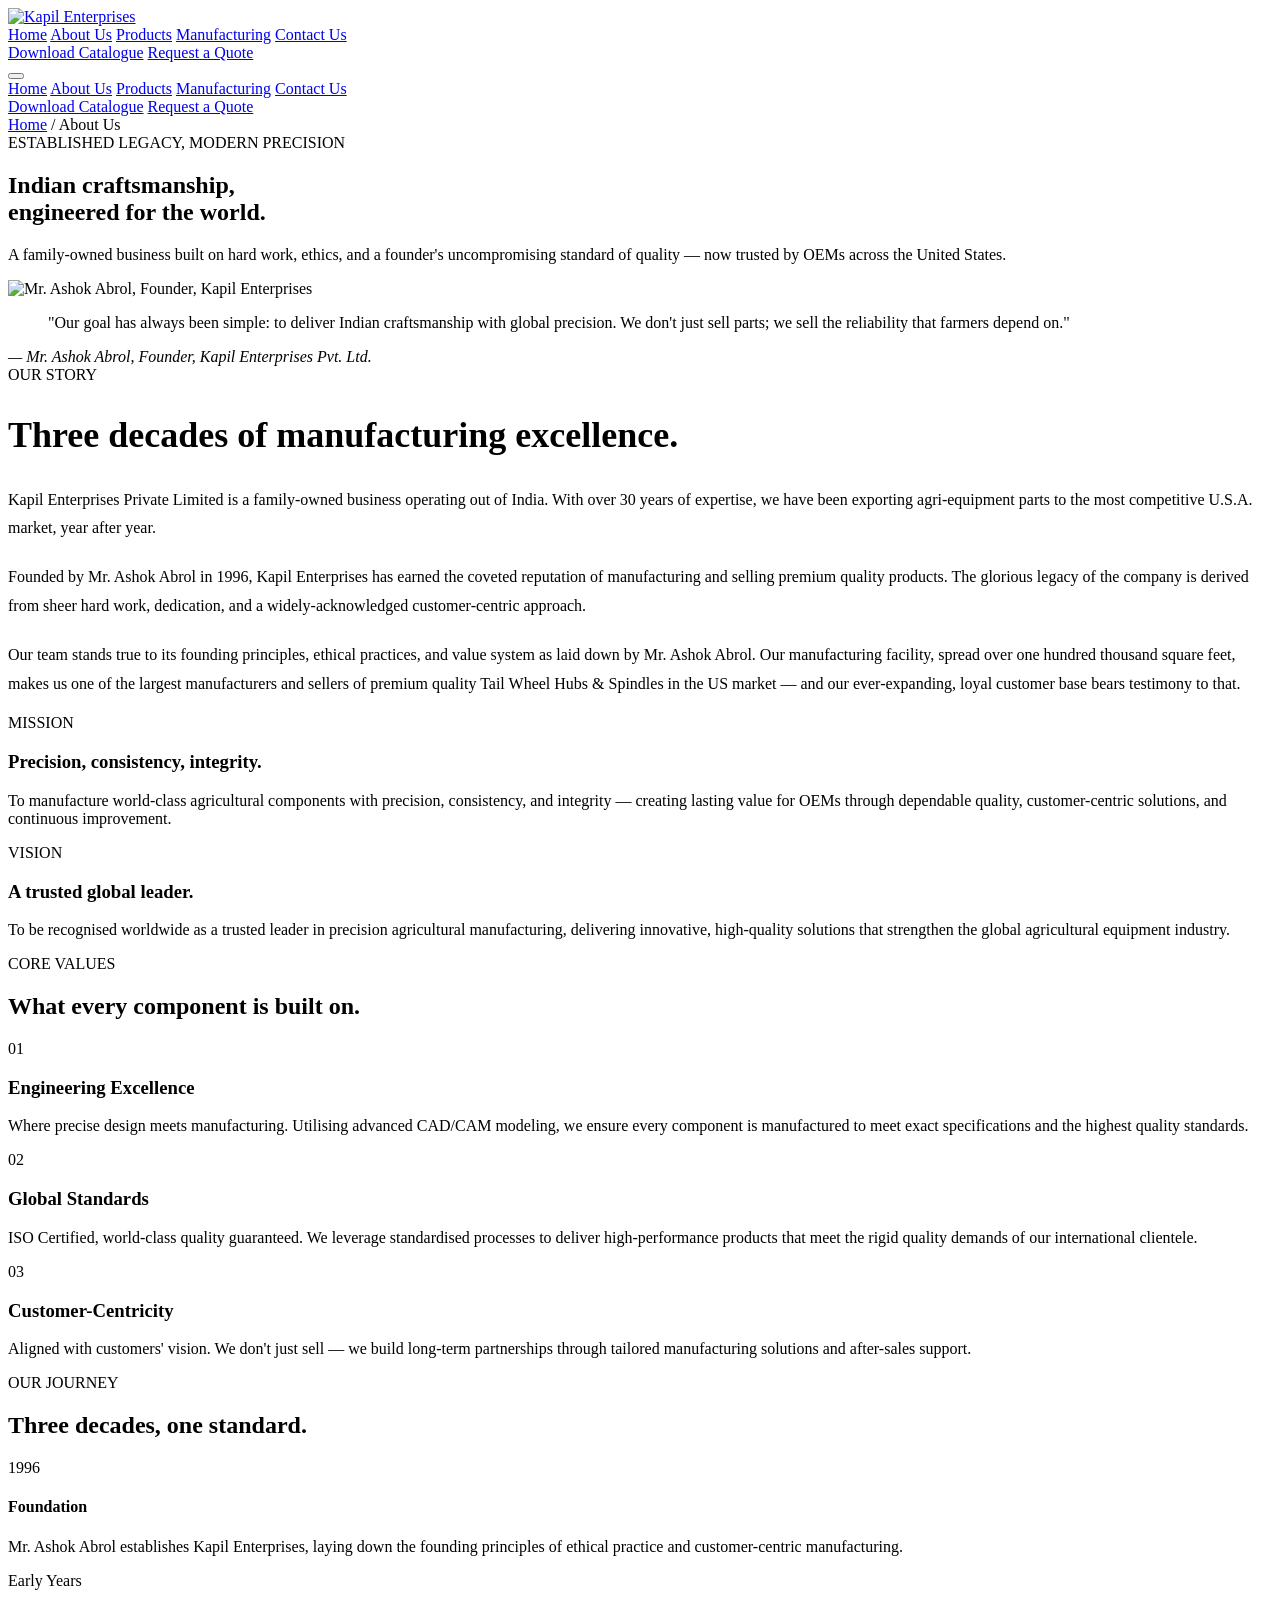
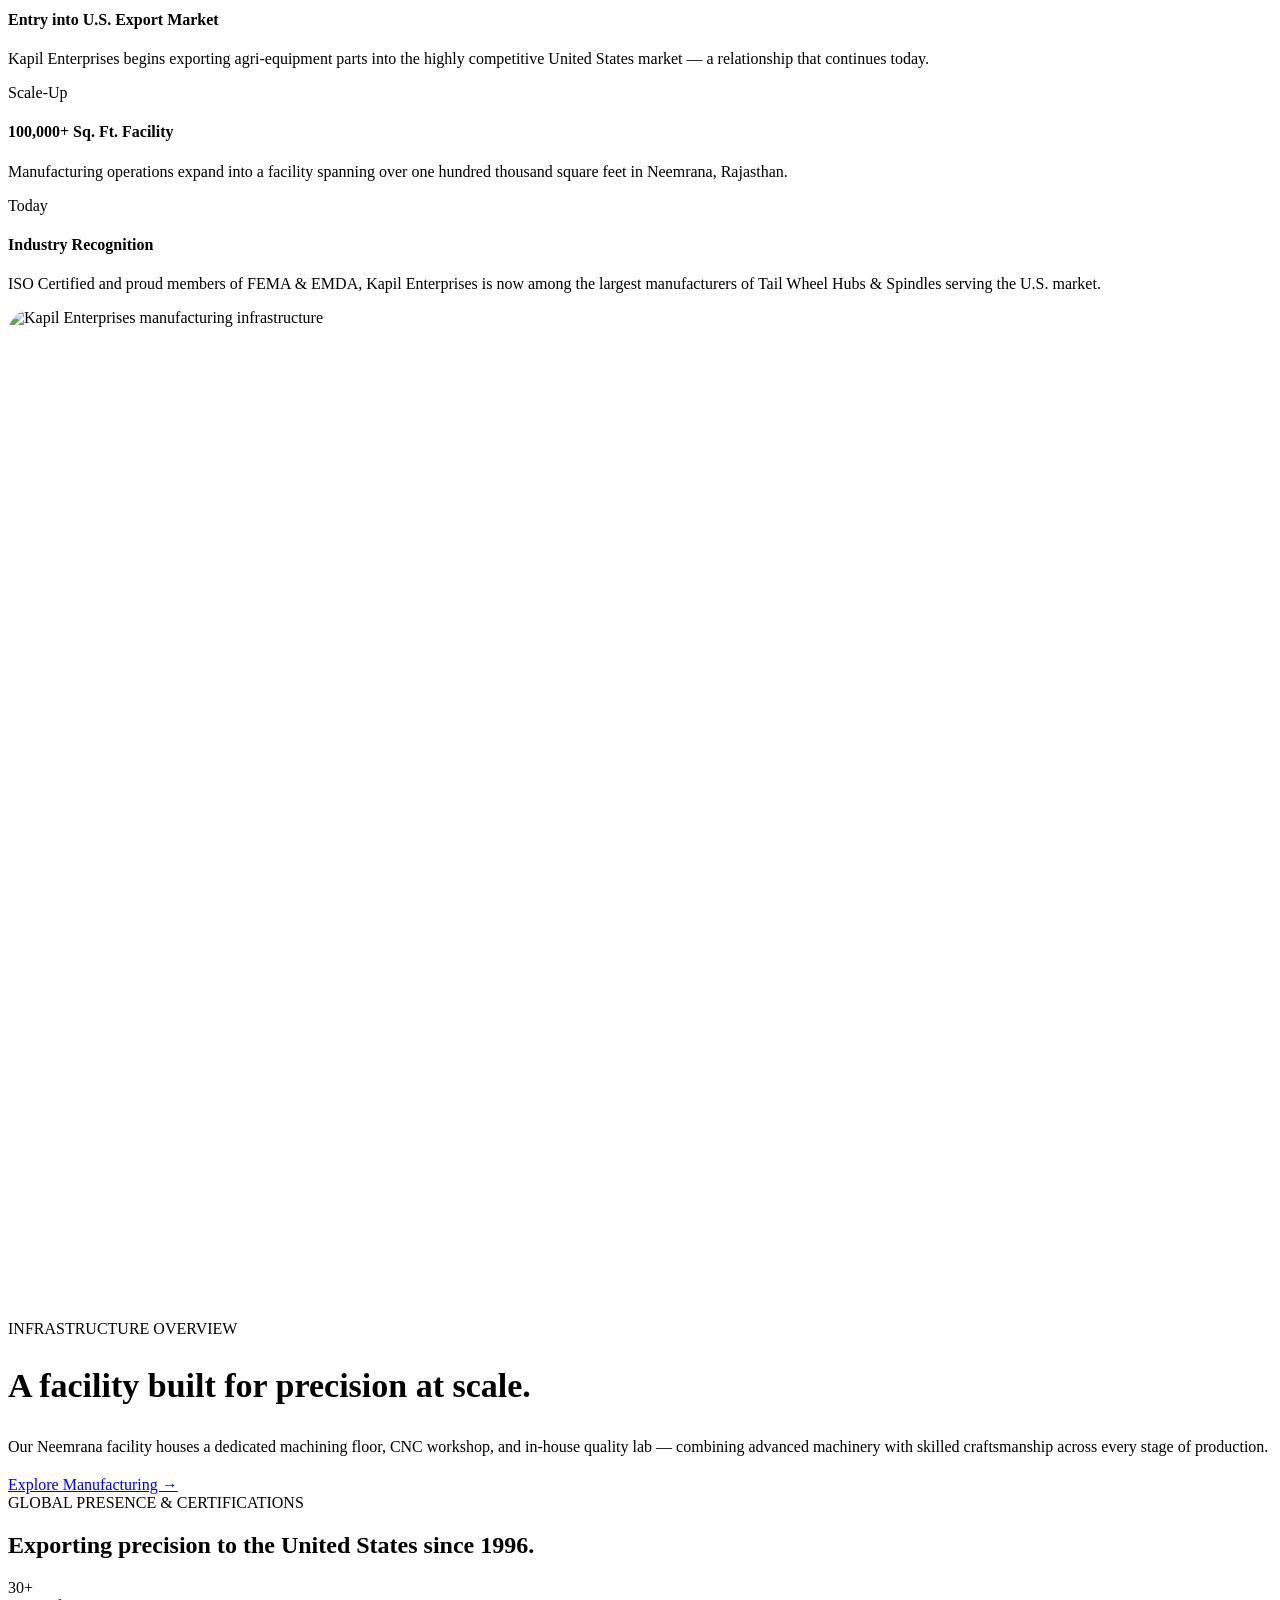
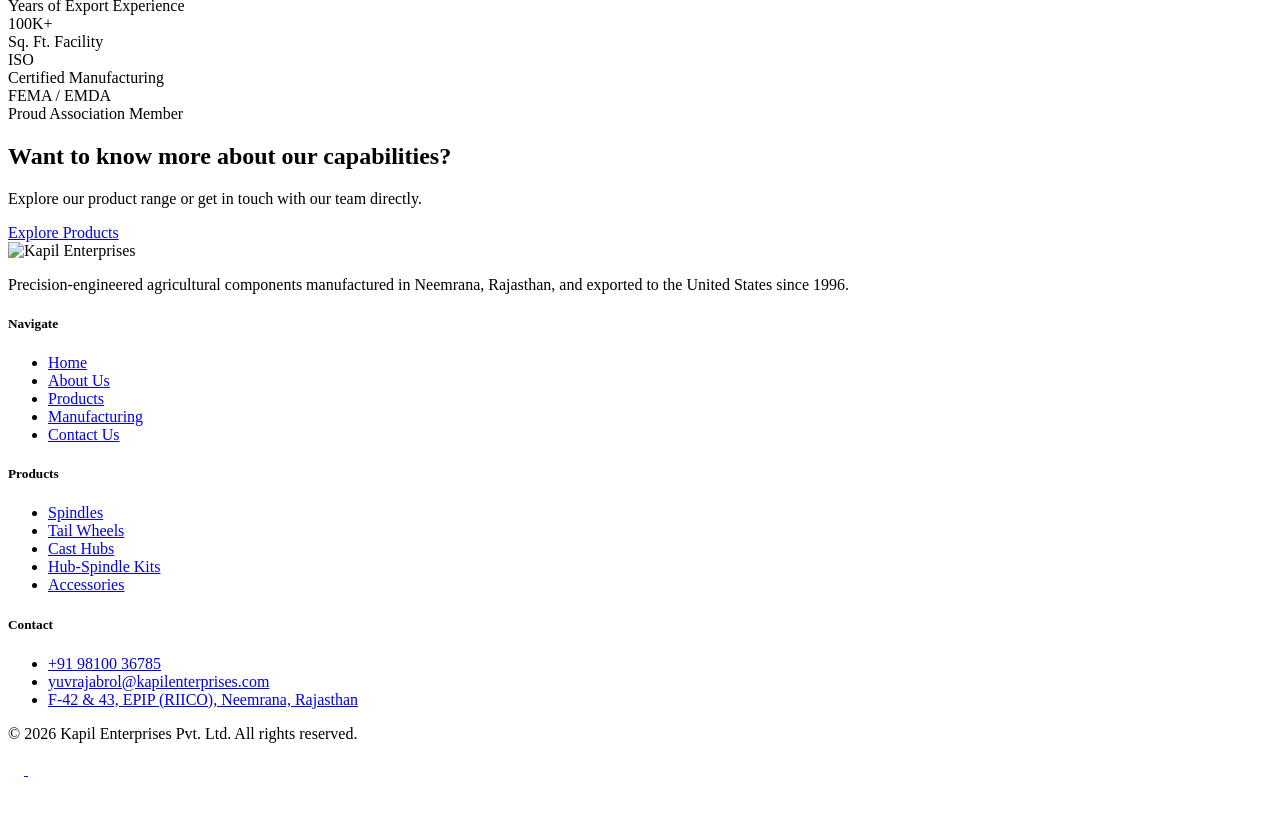
==== about.html @ 3f7c1df2 "Add files via upload" ====
<!DOCTYPE html>
<html lang="en">
<head>
<meta charset="UTF-8">
<meta name="viewport" content="width=device-width, initial-scale=1.0">
<title>About Us | Kapil Enterprises</title>
<meta name="description" content="Founded in 1996 by Mr. Ashok Abrol, Kapil Enterprises has grown into one of the largest manufacturers of Tail Wheel Hubs & Spindles for the U.S. market.">
<link rel="stylesheet" href="css/style.css">
</head>
<body>

<header class="site-header">
  <div class="wrap nav">
    <a href="index.html" class="nav-logo"><img src="images/KEPLLogo.png" alt="Kapil Enterprises"></a>
    <nav class="nav-links">
      <a href="index.html">Home</a>
      <a href="about.html" class="active">About Us</a>
      <a href="products.html">Products</a>
      <a href="manufacturing.html">Manufacturing</a>
      <a href="contact.html">Contact Us</a>
    </nav>
    <div class="nav-cta">
      <a href="contact.html" class="btn btn-secondary btn-sm">Download Catalogue</a>
      <a href="contact.html#inquiry" class="btn btn-primary btn-sm">Request a Quote</a>
    </div>
    <button class="hamburger" aria-label="Menu"><span></span><span></span><span></span></button>
  </div>
  </header>
<div class="mobile-menu">
    <a href="index.html">Home</a>
    <a href="about.html">About Us</a>
    <a href="products.html">Products</a>
    <a href="manufacturing.html">Manufacturing</a>
    <a href="contact.html">Contact Us</a>
    <div class="nav-cta">
      <a href="contact.html" class="btn btn-secondary">Download Catalogue</a>
      <a href="contact.html#inquiry" class="btn btn-primary">Request a Quote</a>
    </div>
  </div>


<!-- ===================== PAGE HERO ===================== -->
<section class="page-hero">
  <div class="wrap">
    <div class="breadcrumb"><a href="index.html">Home</a> / <span>About Us</span></div>
    <span class="tag">ESTABLISHED LEGACY, MODERN PRECISION</span>
    <h1>Indian craftsmanship,<br>engineered for the world.</h1>
    <p>A family-owned business built on hard work, ethics, and a founder's uncompromising standard of quality — now trusted by OEMs across the United States.</p>
  </div>
</section>

<!-- ===================== FOUNDER QUOTE ===================== -->
<section>
  <div class="wrap">
    <div class="quote-block reveal">
      <img src="images/papaimage.JPEG" alt="Mr. Ashok Abrol, Founder, Kapil Enterprises">
      <div>
        <blockquote>"Our goal has always been simple: to deliver Indian craftsmanship with global precision. We don't just sell parts; we sell the reliability that farmers depend on."</blockquote>
        <cite>— Mr. Ashok Abrol, Founder, Kapil Enterprises Pvt. Ltd.</cite>
      </div>
    </div>
  </div>
</section>

<!-- ===================== COMPANY STORY ===================== -->
<section class="section-soft">
  <div class="wrap">
    <div class="grid grid-2" style="gap:64px;align-items:flex-start;">
      <div class="reveal">
        <span class="tag">OUR STORY</span>
        <h2 style="font-size:clamp(26px,3vw,36px);">Three decades of manufacturing excellence.</h2>
      </div>
      <div class="reveal" style="font-size:16px;color:var(--ink-soft);line-height:1.8;">
        <p style="margin-bottom:20px;">Kapil Enterprises Private Limited is a family-owned business operating out of India. With over 30 years of expertise, we have been exporting agri-equipment parts to the most competitive U.S.A. market, year after year.</p>
        <p style="margin-bottom:20px;">Founded by Mr. Ashok Abrol in 1996, Kapil Enterprises has earned the coveted reputation of manufacturing and selling premium quality products. The glorious legacy of the company is derived from sheer hard work, dedication, and a widely-acknowledged customer-centric approach.</p>
        <p>Our team stands true to its founding principles, ethical practices, and value system as laid down by Mr. Ashok Abrol. Our manufacturing facility, spread over one hundred thousand square feet, makes us one of the largest manufacturers and sellers of premium quality Tail Wheel Hubs & Spindles in the US market — and our ever-expanding, loyal customer base bears testimony to that.</p>
      </div>
    </div>
  </div>
</section>

<!-- ===================== MISSION / VISION ===================== -->
<section>
  <div class="wrap">
    <div class="grid grid-2">
      <div class="value-card reveal">
        <span class="tag-num">MISSION</span>
        <h3>Precision, consistency, integrity.</h3>
        <p>To manufacture world-class agricultural components with precision, consistency, and integrity — creating lasting value for OEMs through dependable quality, customer-centric solutions, and continuous improvement.</p>
      </div>
      <div class="value-card reveal">
        <span class="tag-num">VISION</span>
        <h3>A trusted global leader.</h3>
        <p>To be recognised worldwide as a trusted leader in precision agricultural manufacturing, delivering innovative, high-quality solutions that strengthen the global agricultural equipment industry.</p>
      </div>
    </div>
  </div>
</section>

<!-- ===================== CORE VALUES ===================== -->
<section class="section-soft">
  <div class="wrap">
    <div class="section-head reveal">
      <span class="tag">CORE VALUES</span>
      <h2>What every component is built on.</h2>
    </div>
    <div class="grid grid-3">
      <div class="value-card reveal" style="background:#fff;">
        <span class="tag-num">01</span>
        <h3>Engineering Excellence</h3>
        <p>Where precise design meets manufacturing. Utilising advanced CAD/CAM modeling, we ensure every component is manufactured to meet exact specifications and the highest quality standards.</p>
      </div>
      <div class="value-card reveal" style="background:#fff;">
        <span class="tag-num">02</span>
        <h3>Global Standards</h3>
        <p>ISO Certified, world-class quality guaranteed. We leverage standardised processes to deliver high-performance products that meet the rigid quality demands of our international clientele.</p>
      </div>
      <div class="value-card reveal" style="background:#fff;">
        <span class="tag-num">03</span>
        <h3>Customer-Centricity</h3>
        <p>Aligned with customers' vision. We don't just sell — we build long-term partnerships through tailored manufacturing solutions and after-sales support.</p>
      </div>
    </div>
  </div>
</section>

<!-- ===================== TIMELINE ===================== -->
<section>
  <div class="wrap">
    <div class="section-head reveal">
      <span class="tag">OUR JOURNEY</span>
      <h2>Three decades, one standard.</h2>
    </div>
    <div class="timeline reveal">
      <div class="timeline-item">
        <span class="year">1996</span>
        <h4>Foundation</h4>
        <p>Mr. Ashok Abrol establishes Kapil Enterprises, laying down the founding principles of ethical practice and customer-centric manufacturing.</p>
      </div>
      <div class="timeline-item">
        <span class="year">Early Years</span>
        <h4>Entry into U.S. Export Market</h4>
        <p>Kapil Enterprises begins exporting agri-equipment parts into the highly competitive United States market — a relationship that continues today.</p>
      </div>
      <div class="timeline-item">
        <span class="year">Scale-Up</span>
        <h4>100,000+ Sq. Ft. Facility</h4>
        <p>Manufacturing operations expand into a facility spanning over one hundred thousand square feet in Neemrana, Rajasthan.</p>
      </div>
      <div class="timeline-item">
        <span class="year">Today</span>
        <h4>Industry Recognition</h4>
        <p>ISO Certified and proud members of FEMA & EMDA, Kapil Enterprises is now among the largest manufacturers of Tail Wheel Hubs & Spindles serving the U.S. market.</p>
      </div>
    </div>
  </div>
</section>

<!-- ===================== INFRASTRUCTURE OVERVIEW ===================== -->
<section class="section-soft">
  <div class="wrap">
    <div class="grid grid-2" style="align-items:center;gap:64px;">
      <div class="reveal" style="border-radius:24px;overflow:hidden;box-shadow:var(--shadow-md);aspect-ratio:4/3.2;order:2;">
        <img src="images/products/hub_image1.jpg" alt="Kapil Enterprises manufacturing infrastructure" style="width:100%;height:100%;object-fit:cover;">
      </div>
      <div class="reveal" style="order:1;">
        <span class="tag">INFRASTRUCTURE OVERVIEW</span>
        <h2 style="font-size:clamp(26px,3vw,34px);">A facility built for precision at scale.</h2>
        <p style="color:var(--ink-soft);font-size:16px;margin-top:16px;line-height:1.7;">Our Neemrana facility houses a dedicated machining floor, CNC workshop, and in-house quality lab — combining advanced machinery with skilled craftsmanship across every stage of production.</p>
        <a href="manufacturing.html" class="btn btn-secondary" style="margin-top:24px;">Explore Manufacturing →</a>
      </div>
    </div>
  </div>
</section>

<!-- ===================== GLOBAL PRESENCE / CERT PREVIEW ===================== -->
<section>
  <div class="wrap">
    <div class="section-head center reveal">
      <span class="tag" style="margin:0 auto 16px;">GLOBAL PRESENCE & CERTIFICATIONS</span>
      <h2>Exporting precision to the United States since 1996.</h2>
    </div>
    <div class="stat-strip" style="border:1px solid var(--border);border-radius:24px;">
      <div class="stat-grid">
        <div class="reveal"><div class="num">30+</div><div class="label">Years of Export Experience</div></div>
        <div class="reveal"><div class="num">100K+</div><div class="label">Sq. Ft. Facility</div></div>
        <div class="reveal"><div class="num">ISO</div><div class="label">Certified Manufacturing</div></div>
        <div class="reveal"><div class="num">FEMA / EMDA</div><div class="label">Proud Association Member</div></div>
      </div>
    </div>
  </div>
</section>

<!-- ===================== CTA ===================== -->
<section class="section-soft">
  <div class="wrap">
    <div class="cta-banner reveal">
      <div>
        <h2>Want to know more about our capabilities?</h2>
        <p>Explore our product range or get in touch with our team directly.</p>
      </div>
      <div class="actions">
        <a href="products.html" class="btn btn-primary">Explore Products</a>
        <a href="contact.html" class="btn btn-secondary" style="background:transparent;color:#fff;border-color:rgba(255,255,255,.25);">Contact Us</a>
      </div>
    </div>
  </div>
</section>

<footer>
  <div class="wrap">
    <div class="footer-grid">
      <div class="footer-brand">
        <img src="images/KEPLLogo.png" alt="Kapil Enterprises">
        <p>Precision-engineered agricultural components manufactured in Neemrana, Rajasthan, and exported to the United States since 1996.</p>
      </div>
      <div class="footer-col">
        <h5>Navigate</h5>
        <ul>
          <li><a href="index.html">Home</a></li>
          <li><a href="about.html">About Us</a></li>
          <li><a href="products.html">Products</a></li>
          <li><a href="manufacturing.html">Manufacturing</a></li>
          <li><a href="contact.html">Contact Us</a></li>
        </ul>
      </div>
      <div class="footer-col">
        <h5>Products</h5>
        <ul>
          <li><a href="products.html#spindles">Spindles</a></li>
          <li><a href="products.html#tail-wheels">Tail Wheels</a></li>
          <li><a href="products.html#cast-hubs">Cast Hubs</a></li>
          <li><a href="products.html#hub-spindle-kits">Hub-Spindle Kits</a></li>
          <li><a href="products.html#accessories">Accessories</a></li>
        </ul>
      </div>
      <div class="footer-col">
        <h5>Contact</h5>
        <ul>
          <li><a href="tel:+919810036785">+91 98100 36785</a></li>
          <li><a href="mailto:yuvrajabrol@kapilenterprises.com">yuvrajabrol@kapilenterprises.com</a></li>
          <li><a href="#">F-42 & 43, EPIP (RIICO), Neemrana, Rajasthan</a></li>
        </ul>
      </div>
    </div>
    <div class="footer-bottom">
      <p>© 2026 Kapil Enterprises Pvt. Ltd. All rights reserved.</p>
      <div class="footer-social">
        <a href="https://www.linkedin.com/company/agkapil/about/" aria-label="LinkedIn" target="_blank" rel="noopener">
          <svg width="16" height="16" viewBox="0 0 24 24" fill="#fff"><path d="M20.45 20.45h-3.55v-5.57c0-1.33-.02-3.03-1.85-3.03-1.85 0-2.14 1.45-2.14 2.94v5.66H9.36V9h3.41v1.56h.05c.47-.9 1.63-1.85 3.36-1.85 3.6 0 4.27 2.37 4.27 5.45v6.29zM5.34 7.43a2.06 2.06 0 110-4.12 2.06 2.06 0 010 4.12zM7.12 20.45H3.56V9h3.56v11.45z"/></svg>
        </a>
        <a href="https://wa.me/919810036785" aria-label="WhatsApp" target="_blank" rel="noopener">
          <svg width="16" height="16" viewBox="0 0 24 24" fill="#fff"><path d="M12 2a10 10 0 00-8.5 15.2L2 22l4.9-1.5A10 10 0 1012 2zm0 18.2a8.16 8.16 0 01-4.2-1.15l-.3-.18-3 .9.9-2.9-.2-.3A8.2 8.2 0 1120.2 12 8.2 8.2 0 0112 20.2zm4.5-6.15c-.24-.12-1.44-.71-1.66-.79s-.38-.12-.55.12-.63.79-.78.95-.29.18-.53.06a6.6 6.6 0 01-1.95-1.2 7.3 7.3 0 01-1.35-1.68c-.14-.24 0-.37.11-.5s.24-.28.35-.42a1.6 1.6 0 00.24-.4.44.44 0 000-.42c-.06-.12-.55-1.32-.75-1.8s-.4-.42-.55-.42h-.47a.9.9 0 00-.65.3 2.75 2.75 0 00-.86 2 4.78 4.78 0 001 2.5 10.9 10.9 0 004.2 3.7c1.47.63 2.05.7 2.79.6a2.4 2.4 0 001.57-1.1 1.9 1.9 0 00.13-1.1c-.06-.1-.22-.16-.45-.28z"/></svg>
        </a>
      </div>
    </div>
  </div>
</footer>

<a href="https://wa.me/919810036785" class="wa-float" aria-label="Chat on WhatsApp" target="_blank" rel="noopener">
  <svg width="28" height="28" viewBox="0 0 24 24" fill="#fff"><path d="M12 2a10 10 0 00-8.5 15.2L2 22l4.9-1.5A10 10 0 1012 2zm0 18.2a8.16 8.16 0 01-4.2-1.15l-.3-.18-3 .9.9-2.9-.2-.3A8.2 8.2 0 1120.2 12 8.2 8.2 0 0112 20.2zm4.5-6.15c-.24-.12-1.44-.71-1.66-.79s-.38-.12-.55.12-.63.79-.78.95-.29.18-.53.06a6.6 6.6 0 01-1.95-1.2 7.3 7.3 0 01-1.35-1.68c-.14-.24 0-.37.11-.5s.24-.28.35-.42a1.6 1.6 0 00.24-.4.44.44 0 000-.42c-.06-.12-.55-1.32-.75-1.8s-.4-.42-.55-.42h-.47a.9.9 0 00-.65.3 2.75 2.75 0 00-.86 2 4.78 4.78 0 001 2.5 10.9 10.9 0 004.2 3.7c1.47.63 2.05.7 2.79.6a2.4 2.4 0 001.57-1.1 1.9 1.9 0 00.13-1.1c-.06-.1-.22-.16-.45-.28z"/></svg>
</a>

<script src="js/main.js"></script>
</body>
</html>
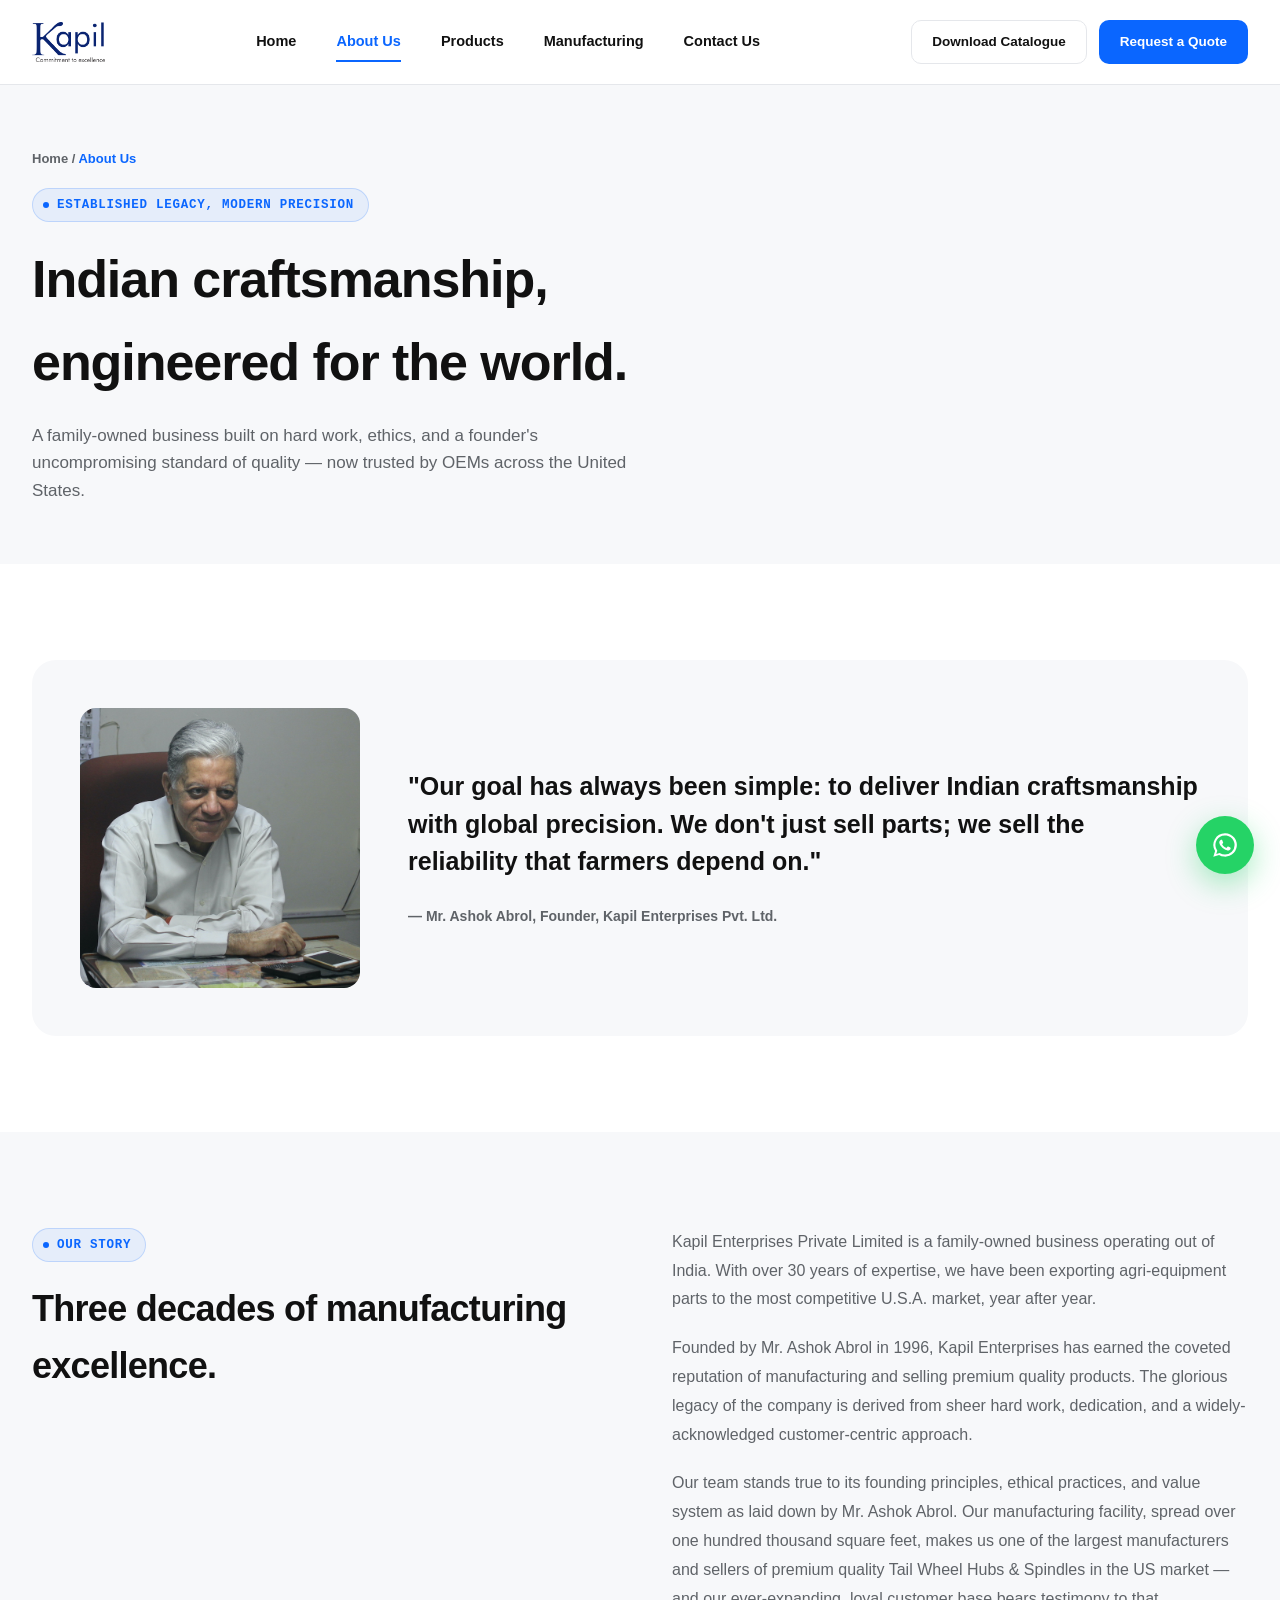
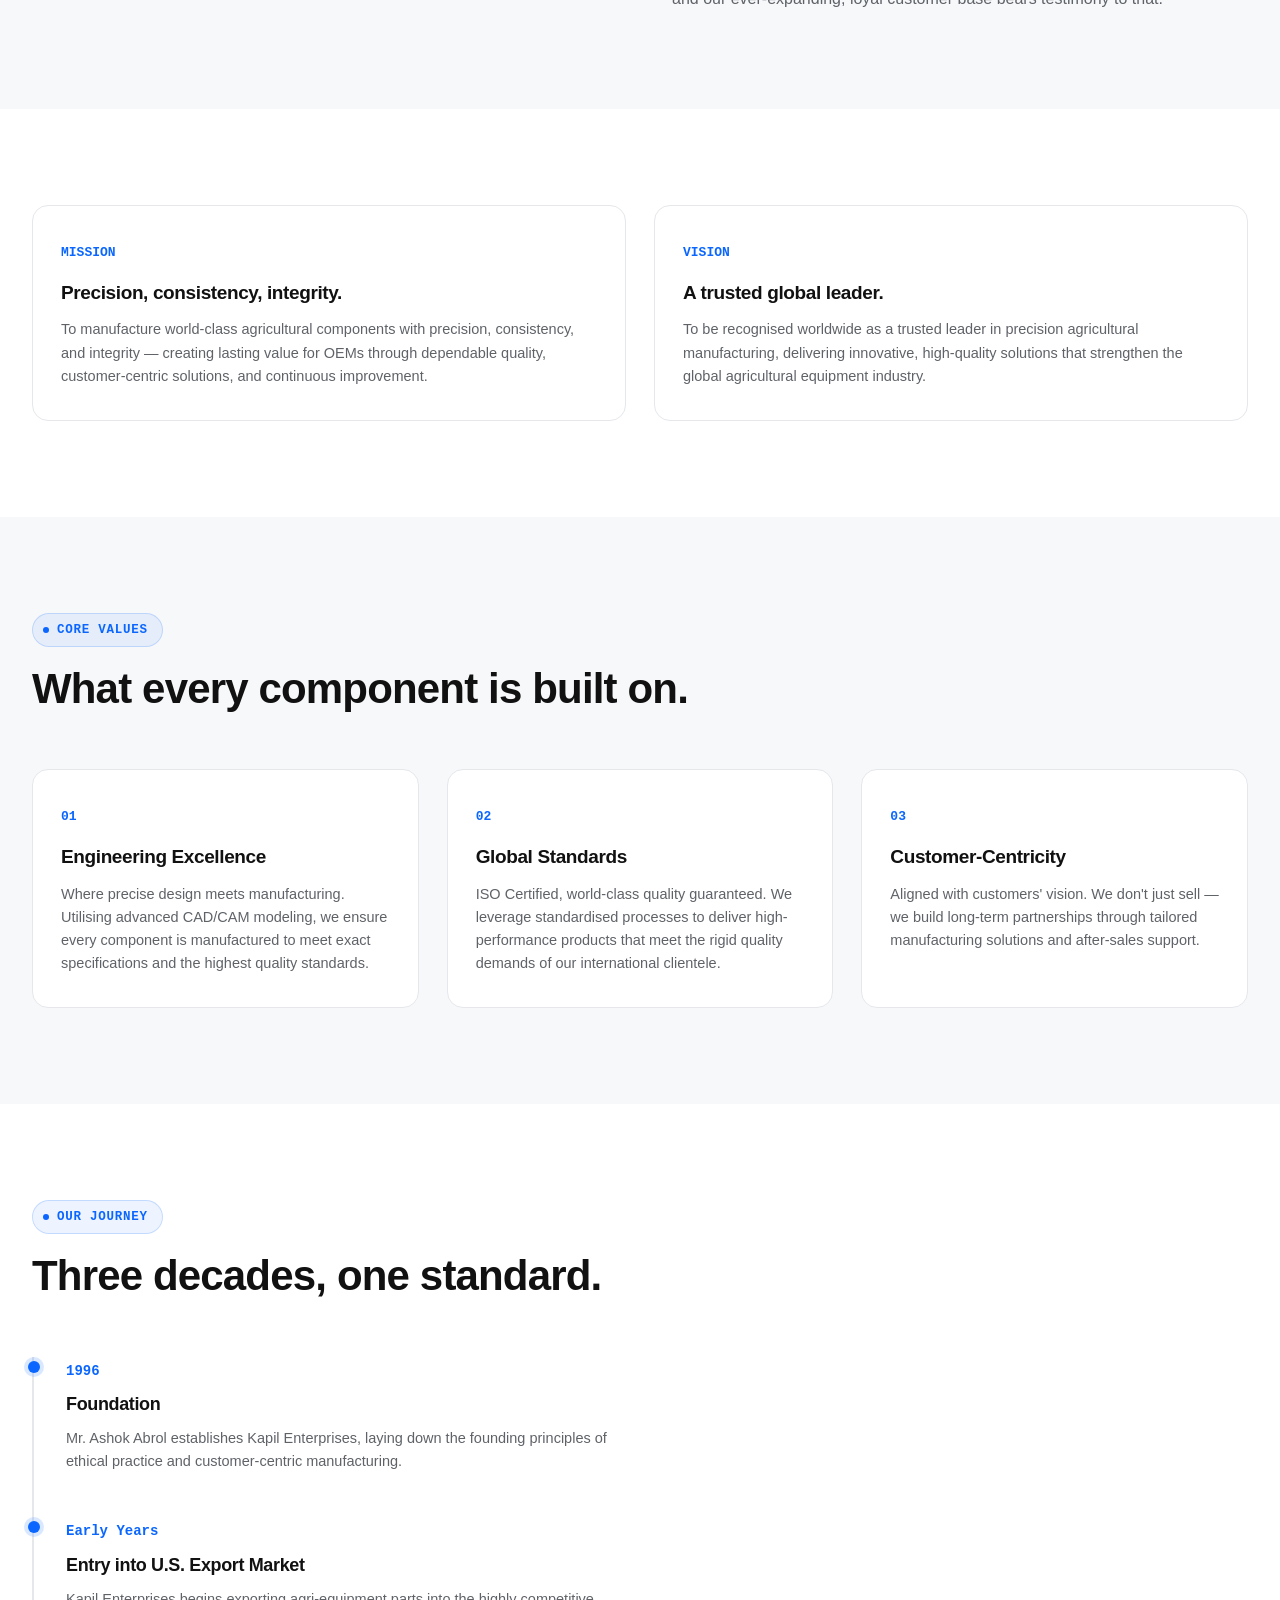
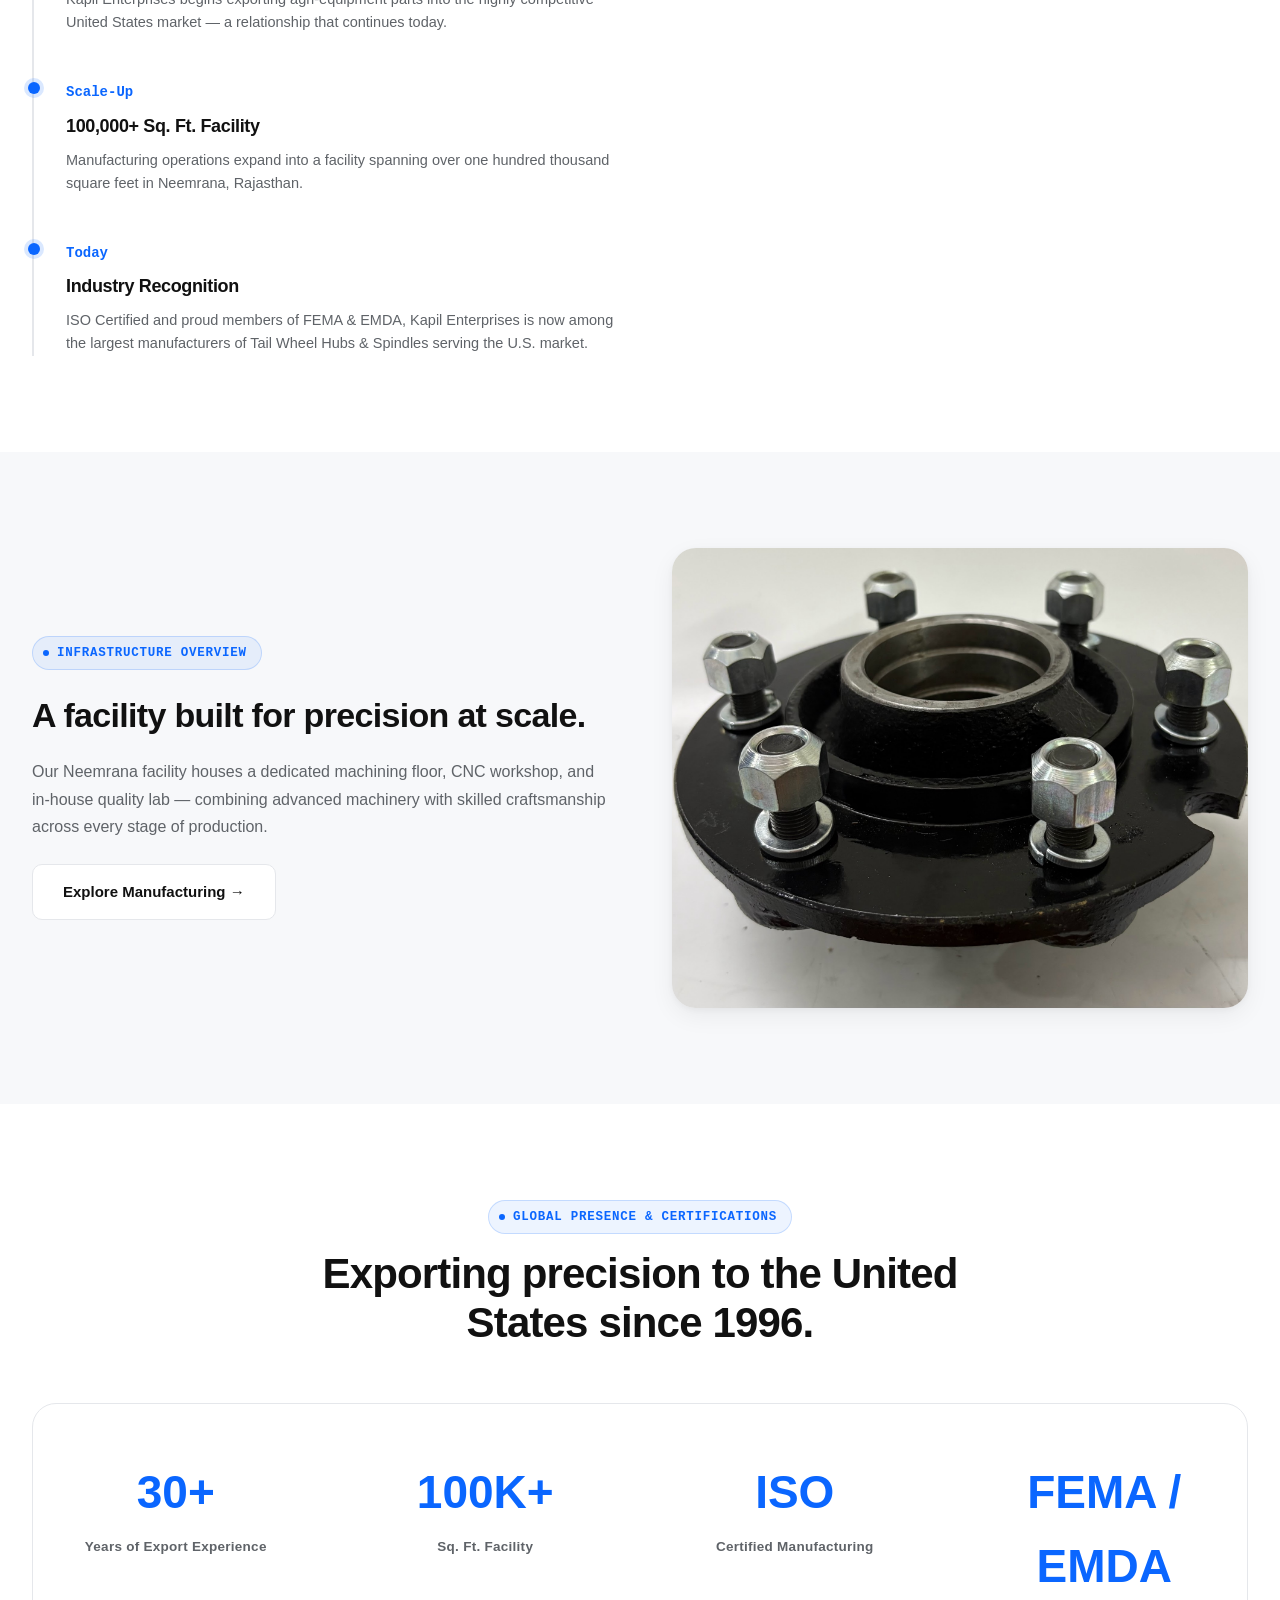
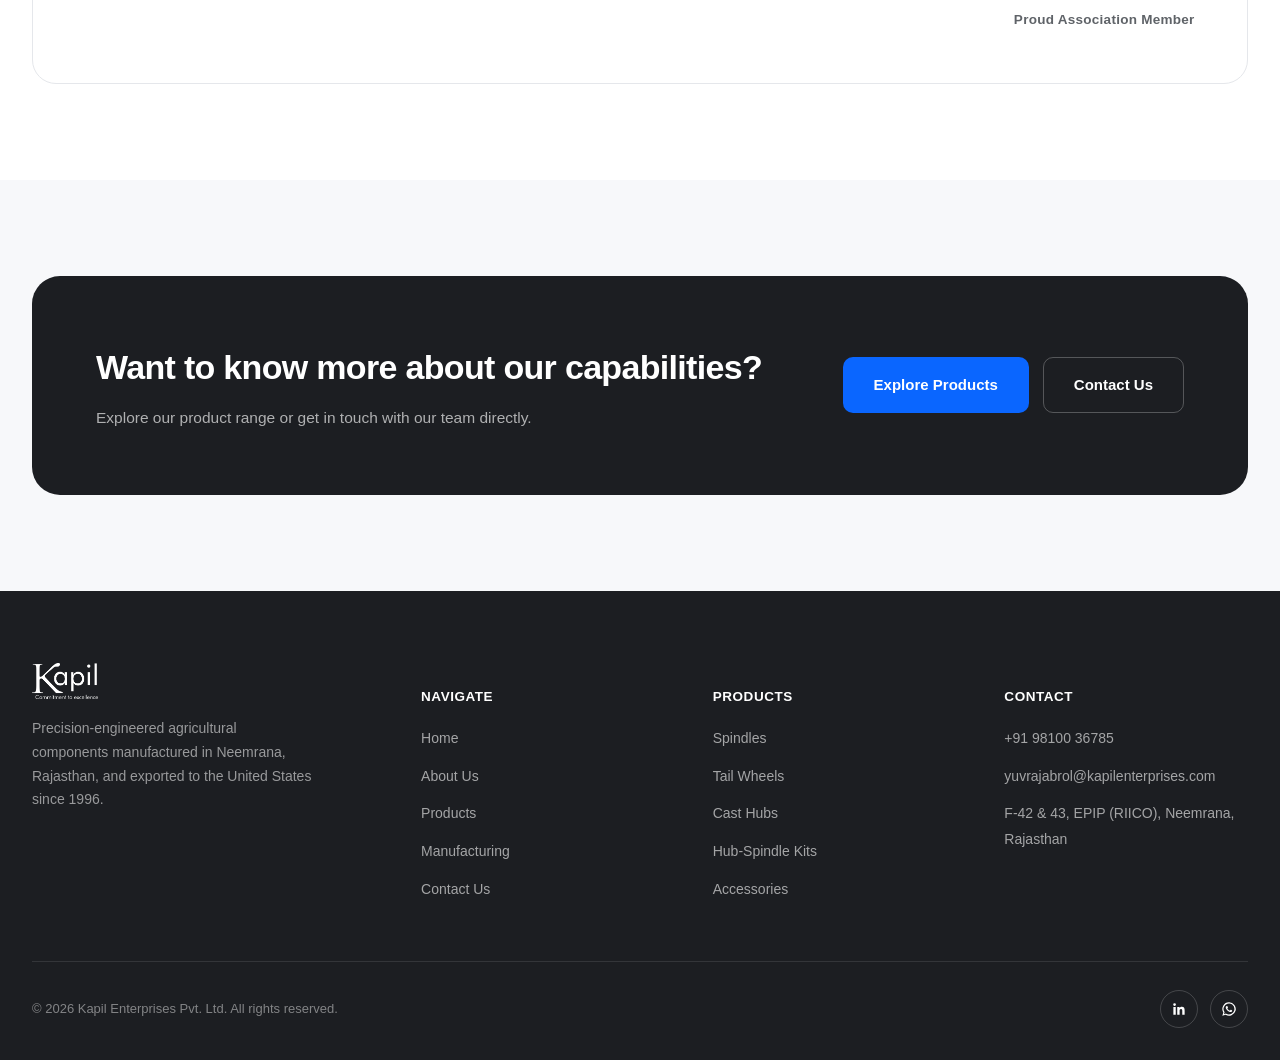
==== commit 38703e98: "Update about.html" ====
--- a/about.html
+++ b/about.html
@@ -5,13 +5,13 @@
 <meta name="viewport" content="width=device-width, initial-scale=1.0">
 <title>About Us | Kapil Enterprises</title>
 <meta name="description" content="Founded in 1996 by Mr. Ashok Abrol, Kapil Enterprises has grown into one of the largest manufacturers of Tail Wheel Hubs & Spindles for the U.S. market.">
-<link rel="stylesheet" href="css/style.css">
+<link rel="stylesheet" href="style.css">
 </head>
 <body>
 
 <header class="site-header">
   <div class="wrap nav">
-    <a href="index.html" class="nav-logo"><img src="images/KEPLLogo.png" alt="Kapil Enterprises"></a>
+    <a href="index.html" class="nav-logo"><img src="KEPLLogo.png" alt="Kapil Enterprises"></a>
     <nav class="nav-links">
       <a href="index.html">Home</a>
       <a href="about.html" class="active">About Us</a>
@@ -53,7 +53,7 @@
 <section>
   <div class="wrap">
     <div class="quote-block reveal">
-      <img src="images/papaimage.JPEG" alt="Mr. Ashok Abrol, Founder, Kapil Enterprises">
+      <img src="papaimage.JPEG" alt="Mr. Ashok Abrol, Founder, Kapil Enterprises">
       <div>
         <blockquote>"Our goal has always been simple: to deliver Indian craftsmanship with global precision. We don't just sell parts; we sell the reliability that farmers depend on."</blockquote>
         <cite>— Mr. Ashok Abrol, Founder, Kapil Enterprises Pvt. Ltd.</cite>
@@ -161,7 +161,7 @@
   <div class="wrap">
     <div class="grid grid-2" style="align-items:center;gap:64px;">
       <div class="reveal" style="border-radius:24px;overflow:hidden;box-shadow:var(--shadow-md);aspect-ratio:4/3.2;order:2;">
-        <img src="images/products/hub_image1.jpg" alt="Kapil Enterprises manufacturing infrastructure" style="width:100%;height:100%;object-fit:cover;">
+        <img src="hub_image1.jpg" alt="Kapil Enterprises manufacturing infrastructure" style="width:100%;height:100%;object-fit:cover;">
       </div>
       <div class="reveal" style="order:1;">
         <span class="tag">INFRASTRUCTURE OVERVIEW</span>
@@ -211,7 +211,7 @@
   <div class="wrap">
     <div class="footer-grid">
       <div class="footer-brand">
-        <img src="images/KEPLLogo.png" alt="Kapil Enterprises">
+        <img src="KEPLLogo.png" alt="Kapil Enterprises">
         <p>Precision-engineered agricultural components manufactured in Neemrana, Rajasthan, and exported to the United States since 1996.</p>
       </div>
       <div class="footer-col">
@@ -261,6 +261,6 @@
   <svg width="28" height="28" viewBox="0 0 24 24" fill="#fff"><path d="M12 2a10 10 0 00-8.5 15.2L2 22l4.9-1.5A10 10 0 1012 2zm0 18.2a8.16 8.16 0 01-4.2-1.15l-.3-.18-3 .9.9-2.9-.2-.3A8.2 8.2 0 1120.2 12 8.2 8.2 0 0112 20.2zm4.5-6.15c-.24-.12-1.44-.71-1.66-.79s-.38-.12-.55.12-.63.79-.78.95-.29.18-.53.06a6.6 6.6 0 01-1.95-1.2 7.3 7.3 0 01-1.35-1.68c-.14-.24 0-.37.11-.5s.24-.28.35-.42a1.6 1.6 0 00.24-.4.44.44 0 000-.42c-.06-.12-.55-1.32-.75-1.8s-.4-.42-.55-.42h-.47a.9.9 0 00-.65.3 2.75 2.75 0 00-.86 2 4.78 4.78 0 001 2.5 10.9 10.9 0 004.2 3.7c1.47.63 2.05.7 2.79.6a2.4 2.4 0 001.57-1.1 1.9 1.9 0 00.13-1.1c-.06-.1-.22-.16-.45-.28z"/></svg>
 </a>
 
-<script src="js/main.js"></script>
+<script src="main.js"></script>
 </body>
 </html>
--- a/style.css
+++ b/style.css
@@ -0,0 +1,419 @@
+/* ============================================
+   KAPIL ENTERPRISES — Design System
+   Precision Engineering / Industrial Premium
+   ============================================ */
+
+@import url('https://fonts.googleapis.com/css2?family=Manrope:wght@400;500;600;700;800&family=Inter:wght@400;500;600&family=JetBrains+Mono:wght@500;600&display=swap');
+
+:root{
+  --bg:#FFFFFF;
+  --bg-soft:#F7F8FA;
+  --card:#FFFFFF;
+  --ink:#111111;
+  --ink-soft:#5F6368;
+  --accent:#0A66FF;
+  --accent-hover:#0056D6;
+  --matte:#1C1E22;
+  --border:#E5E7EB;
+  --radius:16px;
+  --radius-sm:10px;
+  --shadow-sm:0 1px 2px rgba(17,17,17,.04), 0 1px 1px rgba(17,17,17,.03);
+  --shadow-md:0 8px 24px rgba(17,17,17,.06), 0 2px 6px rgba(17,17,17,.04);
+  --shadow-lg:0 24px 64px rgba(17,17,17,.10), 0 4px 12px rgba(17,17,17,.05);
+  --max:1280px;
+  --font-display:'Manrope', sans-serif;
+  --font-body:'Inter', sans-serif;
+  --font-mono:'JetBrains Mono', monospace;
+}
+
+*{box-sizing:border-box;}
+html{scroll-behavior:smooth;}
+body{
+  margin:0;
+  font-family:var(--font-body);
+  color:var(--ink);
+  background:var(--bg);
+  -webkit-font-smoothing:antialiased;
+  line-height:1.6;
+}
+img{max-width:100%;display:block;}
+a{color:inherit;text-decoration:none;}
+button{font-family:inherit;cursor:pointer;}
+h1,h2,h3,h4{font-family:var(--font-display);font-weight:800;letter-spacing:-0.02em;margin:0;color:var(--ink);}
+p{margin:0;}
+ul{margin:0;padding:0;list-style:none;}
+
+.wrap{max-width:var(--max);margin:0 auto;padding:0 32px;}
+@media (max-width:768px){ .wrap{padding:0 20px;} }
+
+/* ---------- Part-number motif (signature element) ---------- */
+.tag{
+  display:inline-flex;
+  align-items:center;
+  gap:8px;
+  font-family:var(--font-mono);
+  font-size:12.5px;
+  font-weight:600;
+  letter-spacing:.06em;
+  text-transform:uppercase;
+  color:var(--accent);
+  background:rgba(10,102,255,.07);
+  border:1px solid rgba(10,102,255,.18);
+  padding:6px 14px 6px 10px;
+  border-radius:999px;
+  margin-bottom:18px;
+}
+.tag::before{
+  content:"";
+  width:6px;height:6px;border-radius:50%;
+  background:var(--accent);
+  flex-shrink:0;
+}
+
+/* ---------- Buttons ---------- */
+.btn{
+  display:inline-flex;align-items:center;justify-content:center;gap:8px;
+  padding:15px 30px;
+  border-radius:10px;
+  font-weight:700;
+  font-size:15px;
+  border:1.5px solid transparent;
+  transition:all .25s cubic-bezier(.4,0,.2,1);
+  white-space:nowrap;
+}
+.btn-primary{background:var(--accent);color:#fff;}
+.btn-primary:hover{background:var(--accent-hover);transform:translateY(-2px);box-shadow:0 10px 24px rgba(10,102,255,.28);}
+.btn-secondary{background:#fff;color:var(--ink);border-color:var(--border);}
+.btn-secondary:hover{border-color:var(--accent);color:var(--accent);transform:translateY(-2px);}
+.btn-dark{background:var(--matte);color:#fff;}
+.btn-dark:hover{background:#000;transform:translateY(-2px);}
+.btn-sm{padding:10px 20px;font-size:13.5px;}
+
+/* ---------- Header / Nav ---------- */
+.site-header{
+  position:sticky;top:0;z-index:1000;
+  background:rgba(255,255,255,.85);
+  backdrop-filter:blur(16px) saturate(180%);
+  -webkit-backdrop-filter:blur(16px) saturate(180%);
+  border-bottom:1px solid var(--border);
+}
+.nav{
+  display:flex;align-items:center;justify-content:space-between;
+  height:84px;
+}
+.nav-logo img{height:40px;width:auto;}
+.nav-links{display:flex;align-items:center;gap:40px;}
+.nav-links a{
+  font-size:14.5px;font-weight:600;color:var(--ink);
+  position:relative;padding:8px 0;
+  transition:color .2s;
+}
+.nav-links a::after{
+  content:"";position:absolute;left:0;bottom:0;width:0;height:2px;
+  background:var(--accent);transition:width .25s ease;
+}
+.nav-links a:hover{color:var(--accent);}
+.nav-links a:hover::after,.nav-links a.active::after{width:100%;}
+.nav-links a.active{color:var(--accent);}
+.nav-cta{display:flex;align-items:center;gap:12px;}
+.hamburger{display:none;flex-direction:column;gap:5px;background:none;border:none;padding:8px;}
+.hamburger span{width:24px;height:2px;background:var(--ink);border-radius:2px;transition:.3s;}
+
+.mobile-menu{
+  display:none;
+  position:fixed;inset:84px 0 0 0;
+  background:#fff;z-index:999;
+  padding:32px;
+  overflow-y:auto;
+}
+.mobile-menu.open{display:block;}
+.mobile-menu a{
+  display:block;padding:18px 0;font-size:20px;font-weight:700;
+  border-bottom:1px solid var(--border);
+}
+.mobile-menu .nav-cta{flex-direction:column;margin-top:24px;align-items:stretch;}
+
+@media (max-width:900px){
+  .nav-links{display:none;}
+  .nav-cta{display:none;}
+  .hamburger{display:flex;}
+  .nav{height:72px;}
+  .nav-logo img{height:34px;}
+}
+
+/* ---------- Hero ---------- */
+.hero{
+  padding:96px 0 80px;
+  background:linear-gradient(180deg,#fff 0%,var(--bg-soft) 100%);
+}
+.hero-grid{display:grid;grid-template-columns:1.05fr .95fr;gap:64px;align-items:center;}
+.hero h1{font-size:clamp(38px,5vw,64px);line-height:1.05;}
+.hero .lede{font-size:19px;color:var(--ink-soft);margin-top:24px;max-width:520px;line-height:1.65;}
+.hero-actions{display:flex;gap:16px;margin-top:36px;flex-wrap:wrap;}
+.hero-visual{
+  position:relative;border-radius:24px;overflow:hidden;
+  box-shadow:var(--shadow-lg);
+  aspect-ratio:4/3.1;
+  background:var(--bg-soft);
+}
+.hero-visual img{width:100%;height:100%;object-fit:cover;}
+@media (max-width:900px){
+  .hero-grid{grid-template-columns:1fr;gap:40px;}
+  .hero{padding:56px 0 56px;}
+}
+
+/* ---------- Section scaffolding ---------- */
+section{padding:96px 0;}
+.section-soft{background:var(--bg-soft);}
+.section-dark{background:var(--matte);color:#fff;}
+.section-dark .ink-soft{color:rgba(255,255,255,.6);}
+.section-head{max-width:680px;margin-bottom:56px;}
+.section-head.center{margin-left:auto;margin-right:auto;text-align:center;}
+.section-head h2{font-size:clamp(28px,3.4vw,42px);line-height:1.15;}
+.section-head p{color:var(--ink-soft);font-size:17px;margin-top:16px;line-height:1.65;}
+@media (max-width:768px){ section{padding:64px 0;} }
+
+/* ---------- Cards / Grids ---------- */
+.grid{display:grid;gap:28px;}
+.grid-3{grid-template-columns:repeat(3,1fr);}
+.grid-4{grid-template-columns:repeat(4,1fr);}
+.grid-2{grid-template-columns:repeat(2,1fr);}
+@media (max-width:900px){
+  .grid-3,.grid-4{grid-template-columns:repeat(2,1fr);}
+}
+@media (max-width:600px){
+  .grid-3,.grid-4,.grid-2{grid-template-columns:1fr;}
+}
+
+.card{
+  background:var(--card);
+  border:1px solid var(--border);
+  border-radius:var(--radius);
+  overflow:hidden;
+  transition:transform .3s cubic-bezier(.4,0,.2,1), box-shadow .3s;
+}
+.card:hover{transform:translateY(-6px);box-shadow:var(--shadow-md);}
+
+.product-card{display:flex;flex-direction:column;}
+.product-card .img-wrap{aspect-ratio:4/3;overflow:hidden;background:var(--bg-soft);}
+.product-card .img-wrap img{width:100%;height:100%;object-fit:cover;transition:transform .5s ease;}
+.product-card:hover .img-wrap img{transform:scale(1.06);}
+.product-card .body{padding:26px 24px 28px;}
+.product-card .body h3{font-size:19px;margin-bottom:8px;}
+.product-card .body p{color:var(--ink-soft);font-size:14.5px;line-height:1.6;}
+.product-card .body .specs{margin-top:16px;display:flex;flex-wrap:wrap;gap:8px;}
+.product-card .body .specs span{
+  font-family:var(--font-mono);font-size:11.5px;font-weight:600;
+  color:var(--ink-soft);background:var(--bg-soft);border:1px solid var(--border);
+  padding:4px 9px;border-radius:6px;
+}
+.product-card .body .row{display:flex;align-items:center;justify-content:space-between;margin-top:20px;}
+.product-card .body .link{color:var(--accent);font-weight:700;font-size:14px;}
+
+/* ---------- Stat / highlight strip ---------- */
+.stat-strip{border-top:1px solid var(--border);border-bottom:1px solid var(--border);padding:52px 0;}
+.stat-grid{display:grid;grid-template-columns:repeat(4,1fr);gap:24px;text-align:center;}
+.stat-grid .num{font-family:var(--font-display);font-weight:800;font-size:clamp(32px,3.6vw,46px);color:var(--accent);}
+.stat-grid .label{font-size:13.5px;color:var(--ink-soft);margin-top:6px;font-weight:600;letter-spacing:.02em;}
+@media (max-width:768px){ .stat-grid{grid-template-columns:repeat(2,1fr);row-gap:36px;} }
+
+/* ---------- Icon feature ---------- */
+.feature{padding:8px 0;}
+.feature .icon{
+  width:52px;height:52px;border-radius:14px;
+  background:rgba(10,102,255,.08);
+  display:flex;align-items:center;justify-content:center;
+  color:var(--accent);margin-bottom:20px;
+}
+.feature h3{font-size:18px;margin-bottom:10px;}
+.feature p{color:var(--ink-soft);font-size:14.5px;line-height:1.65;}
+
+/* ---------- Timeline / Process ---------- */
+.process-strip{display:grid;grid-template-columns:repeat(5,1fr);gap:0;position:relative;}
+.process-step{padding:0 20px;position:relative;}
+.process-step .n{
+  font-family:var(--font-mono);color:var(--accent);font-weight:600;font-size:13px;
+  display:block;margin-bottom:14px;
+}
+.process-step h4{font-size:16px;margin-bottom:8px;}
+.process-step p{font-size:13.5px;color:var(--ink-soft);line-height:1.6;}
+.process-line{position:absolute;top:6px;left:0;right:0;height:1px;background:var(--border);z-index:0;}
+@media (max-width:900px){
+  .process-strip{grid-template-columns:1fr;gap:32px;}
+  .process-line{display:none;}
+}
+
+/* ---------- CTA banner ---------- */
+.cta-banner{
+  background:var(--matte);
+  border-radius:28px;
+  padding:64px;
+  display:flex;align-items:center;justify-content:space-between;gap:40px;
+  color:#fff;
+}
+.cta-banner h2{color:#fff;font-size:clamp(26px,3vw,34px);}
+.cta-banner p{color:rgba(255,255,255,.65);margin-top:12px;font-size:15.5px;max-width:440px;}
+.cta-banner .actions{display:flex;gap:14px;flex-shrink:0;flex-wrap:wrap;}
+@media (max-width:800px){
+  .cta-banner{flex-direction:column;align-items:flex-start;padding:40px 28px;}
+}
+
+/* OEM inline banner */
+.oem-banner{
+  border:1.5px solid var(--border);
+  border-radius:var(--radius);
+  background:var(--bg-soft);
+  padding:40px 44px;
+  display:flex;align-items:center;justify-content:space-between;gap:32px;
+  flex-wrap:wrap;
+}
+.oem-banner .left{flex:1;min-width:280px;}
+.oem-banner h3{font-size:21px;margin-bottom:8px;}
+.oem-banner p{color:var(--ink-soft);font-size:14.5px;max-width:520px;}
+
+/* ---------- Trust / cert strip ---------- */
+.trust-strip{
+  display:flex;align-items:center;justify-content:center;gap:56px;flex-wrap:wrap;
+  padding:36px 0;
+}
+.trust-strip img{height:56px;width:auto;filter:grayscale(15%);opacity:.9;}
+.trust-strip .cert-badge{
+  display:flex;align-items:center;gap:10px;font-weight:700;font-size:14px;color:var(--ink-soft);
+}
+
+/* ---------- Quote block ---------- */
+.quote-block{
+  display:grid;grid-template-columns:280px 1fr;gap:48px;align-items:center;
+  background:var(--bg-soft);border-radius:24px;padding:48px;
+}
+.quote-block img{border-radius:16px;object-fit:cover;width:100%;aspect-ratio:1;}
+.quote-block blockquote{
+  font-family:var(--font-display);font-size:clamp(19px,2.2vw,25px);font-weight:600;
+  line-height:1.5;color:var(--ink);margin:0;font-style:normal;
+}
+.quote-block cite{
+  display:block;margin-top:24px;font-style:normal;font-size:14px;color:var(--ink-soft);font-weight:600;
+}
+@media (max-width:768px){
+  .quote-block{grid-template-columns:1fr;padding:32px;}
+  .quote-block img{max-width:160px;margin:0 auto;}
+}
+
+/* ---------- Timeline (about) ---------- */
+.timeline{position:relative;padding-left:32px;border-left:2px solid var(--border);}
+.timeline-item{position:relative;padding-bottom:44px;}
+.timeline-item:last-child{padding-bottom:0;}
+.timeline-item::before{
+  content:"";position:absolute;left:-38px;top:4px;
+  width:12px;height:12px;border-radius:50%;background:var(--accent);
+  box-shadow:0 0 0 4px rgba(10,102,255,.15);
+}
+.timeline-item .year{font-family:var(--font-mono);color:var(--accent);font-weight:700;font-size:14px;}
+.timeline-item h4{font-size:18px;margin:8px 0;}
+.timeline-item p{color:var(--ink-soft);font-size:14.5px;line-height:1.6;max-width:560px;}
+
+/* ---------- Values grid ---------- */
+.value-card{padding:32px 28px;border:1px solid var(--border);border-radius:var(--radius);background:#fff;}
+.value-card .tag-num{font-family:var(--font-mono);color:var(--accent);font-size:13px;font-weight:700;}
+.value-card h3{font-size:19px;margin:14px 0 10px;}
+.value-card p{color:var(--ink-soft);font-size:14.5px;line-height:1.6;}
+
+/* ---------- Gallery ---------- */
+.gallery-grid{display:grid;grid-template-columns:repeat(4,1fr);gap:16px;}
+.gallery-grid .g-item{border-radius:14px;overflow:hidden;aspect-ratio:1;background:var(--bg-soft);position:relative;}
+.gallery-grid .g-item img{width:100%;height:100%;object-fit:cover;transition:transform .5s;}
+.gallery-grid .g-item:hover img{transform:scale(1.08);}
+.gallery-grid .g-item.wide{grid-column:span 2;}
+.gallery-grid .g-item .cap{
+  position:absolute;bottom:0;left:0;right:0;padding:14px 16px;
+  background:linear-gradient(180deg,transparent,rgba(0,0,0,.65));
+  color:#fff;font-size:12.5px;font-weight:600;
+}
+.placeholder-tile{
+  width:100%;height:100%;display:flex;align-items:center;justify-content:center;flex-direction:column;gap:8px;
+  background:repeating-linear-gradient(135deg,var(--bg-soft),var(--bg-soft) 10px,#eef0f3 10px,#eef0f3 20px);
+  color:var(--ink-soft);font-size:11.5px;font-weight:600;text-align:center;padding:12px;
+}
+@media (max-width:900px){ .gallery-grid{grid-template-columns:repeat(2,1fr);} .gallery-grid .g-item.wide{grid-column:span 2;} }
+
+/* ---------- Forms ---------- */
+.form-card{background:#fff;border:1px solid var(--border);border-radius:var(--radius);padding:40px;box-shadow:var(--shadow-sm);}
+.form-row{display:grid;grid-template-columns:1fr 1fr;gap:18px;}
+.field{margin-bottom:20px;}
+.field label{display:block;font-size:13.5px;font-weight:700;margin-bottom:8px;color:var(--ink);}
+.field input,.field select,.field textarea{
+  width:100%;padding:13px 16px;border:1.5px solid var(--border);border-radius:10px;
+  font-family:inherit;font-size:14.5px;color:var(--ink);background:#fff;
+  transition:border-color .2s;
+}
+.field input:focus,.field select:focus,.field textarea:focus{outline:none;border-color:var(--accent);}
+.field textarea{resize:vertical;min-height:120px;}
+@media (max-width:600px){ .form-row{grid-template-columns:1fr;} }
+
+/* ---------- Contact info cards ---------- */
+.info-card{display:flex;gap:16px;padding:22px 0;border-bottom:1px solid var(--border);}
+.info-card:last-child{border-bottom:none;}
+.info-card .ic{
+  width:44px;height:44px;border-radius:12px;background:rgba(10,102,255,.08);
+  display:flex;align-items:center;justify-content:center;color:var(--accent);flex-shrink:0;
+}
+.info-card h4{font-size:14.5px;margin-bottom:4px;}
+.info-card p{font-size:14px;color:var(--ink-soft);line-height:1.55;}
+
+/* ---------- Footer ---------- */
+footer{background:var(--matte);color:rgba(255,255,255,.7);padding:72px 0 32px;}
+.footer-grid{display:grid;grid-template-columns:1.4fr 1fr 1fr 1fr;gap:48px;padding-bottom:48px;border-bottom:1px solid rgba(255,255,255,.1);}
+.footer-brand img{height:36px;margin-bottom:18px;filter:brightness(0) invert(1);}
+.footer-brand p{font-size:14px;line-height:1.7;color:rgba(255,255,255,.55);max-width:280px;}
+.footer-col h5{color:#fff;font-size:13.5px;font-weight:700;letter-spacing:.04em;text-transform:uppercase;margin-bottom:18px;}
+.footer-col li{margin-bottom:12px;}
+.footer-col a{font-size:14px;color:rgba(255,255,255,.6);transition:color .2s;}
+.footer-col a:hover{color:#fff;}
+.footer-bottom{display:flex;justify-content:space-between;align-items:center;padding-top:28px;flex-wrap:wrap;gap:16px;}
+.footer-bottom p{font-size:13px;color:rgba(255,255,255,.45);}
+.footer-social{display:flex;gap:12px;}
+.footer-social a{
+  width:38px;height:38px;border-radius:50%;border:1px solid rgba(255,255,255,.18);
+  display:flex;align-items:center;justify-content:center;transition:.2s;
+}
+.footer-social a:hover{background:var(--accent);border-color:var(--accent);}
+@media (max-width:900px){ .footer-grid{grid-template-columns:1fr 1fr;} }
+@media (max-width:600px){ .footer-grid{grid-template-columns:1fr;} }
+
+/* ---------- Page hero (inner pages) ---------- */
+.page-hero{padding:64px 0 60px;background:var(--bg-soft);}
+.page-hero .tag{margin-bottom:16px;}
+.page-hero h1{font-size:clamp(32px,4.4vw,52px);}
+.page-hero p{color:var(--ink-soft);font-size:17px;margin-top:18px;max-width:600px;}
+.breadcrumb{font-size:13px;color:var(--ink-soft);margin-bottom:18px;font-weight:600;}
+.breadcrumb a{color:var(--ink-soft);}
+.breadcrumb a:hover{color:var(--accent);}
+.breadcrumb span{color:var(--accent);}
+
+/* ---------- Whatsapp floating ---------- */
+.wa-float{
+  position:fixed;bottom:26px;right:26px;z-index:900;
+  width:58px;height:58px;border-radius:50%;background:#25D366;
+  display:flex;align-items:center;justify-content:center;
+  box-shadow:0 10px 30px rgba(37,211,102,.4);
+  transition:transform .25s;
+}
+.wa-float:hover{transform:scale(1.08);}
+
+/* ---------- Reveal on scroll ---------- */
+.reveal{opacity:0;transform:translateY(24px);transition:opacity .7s ease,transform .7s ease;}
+.reveal.in{opacity:1;transform:translateY(0);}
+
+/* ---------- Utility ---------- */
+.mt-0{margin-top:0;}
+.center{text-align:center;}
+.flex{display:flex;}
+.items-center{align-items:center;}
+.gap-12{gap:12px;}
+.divider{height:1px;background:var(--border);width:100%;margin:0;}
+
+/* Accessibility */
+:focus-visible{outline:2.5px solid var(--accent);outline-offset:2px;}
+@media (prefers-reduced-motion: reduce){
+  *{animation:none !important;transition:none !important;}
+}
